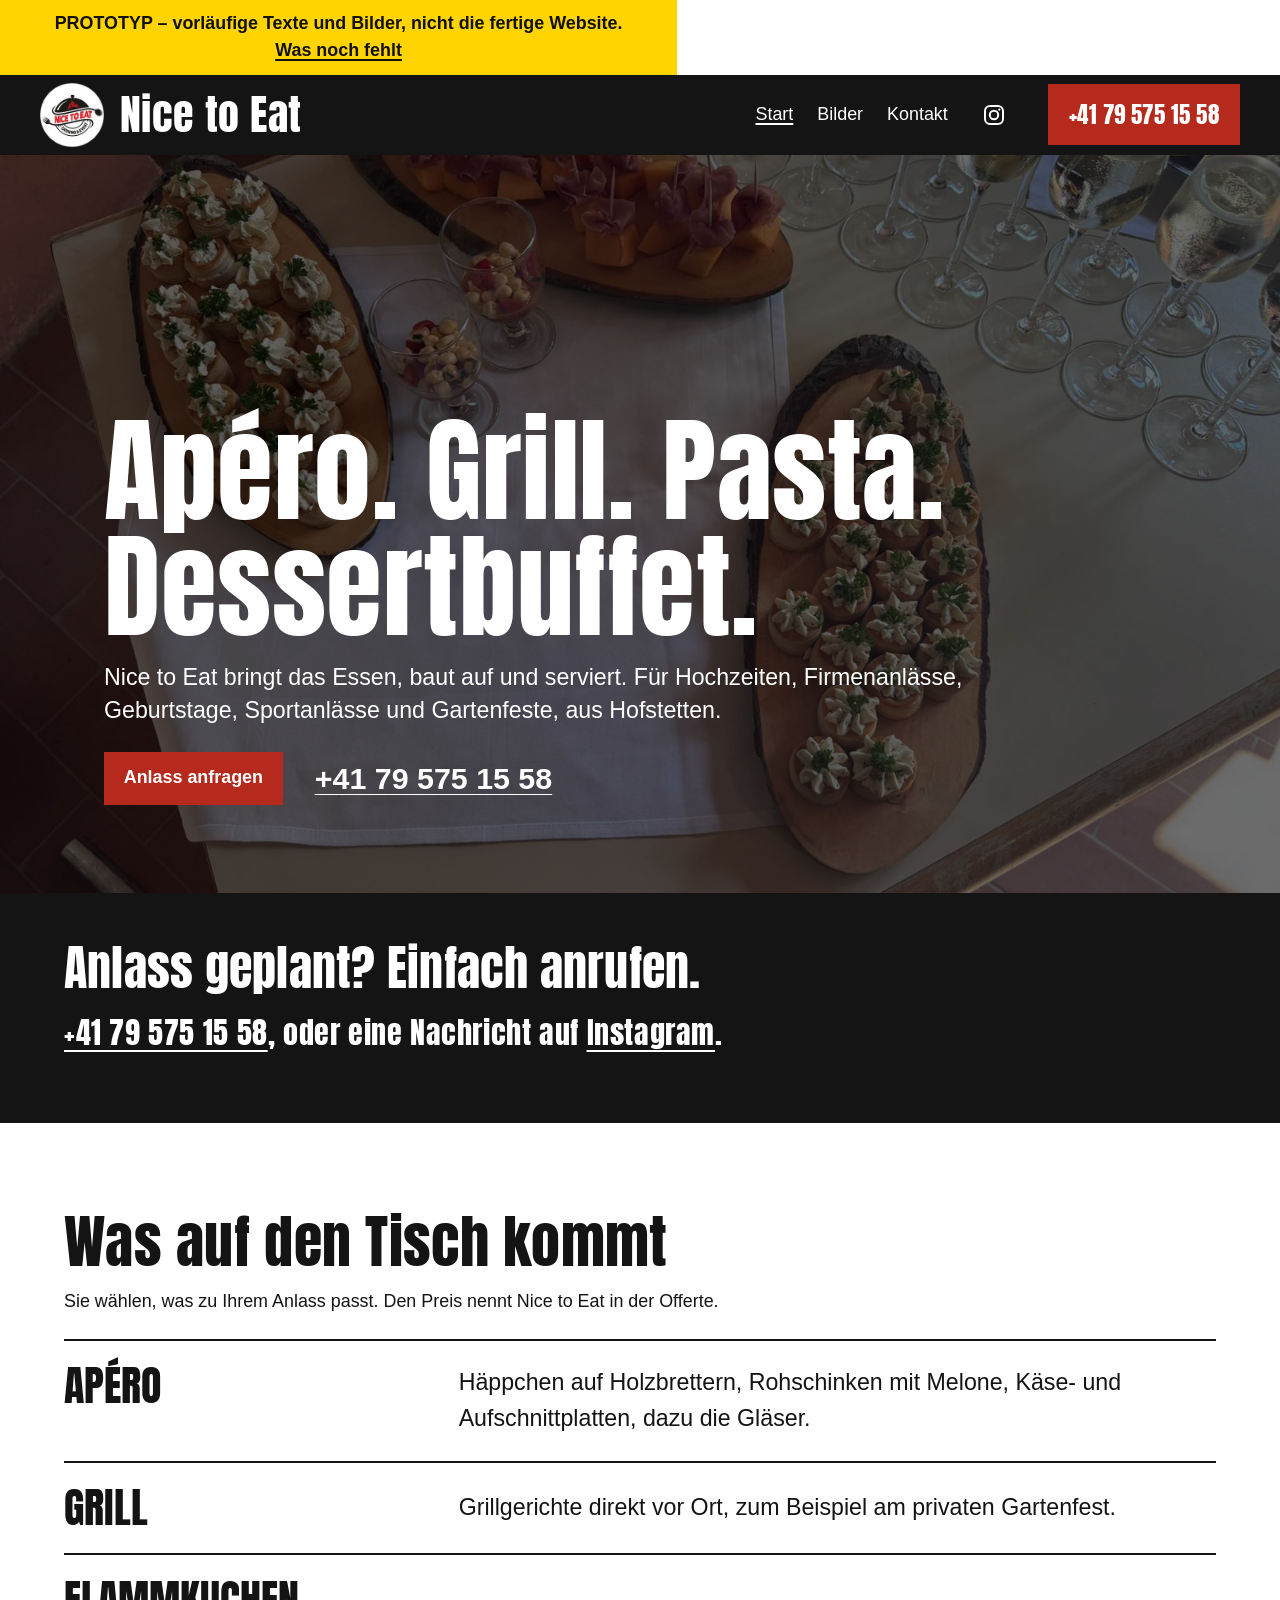
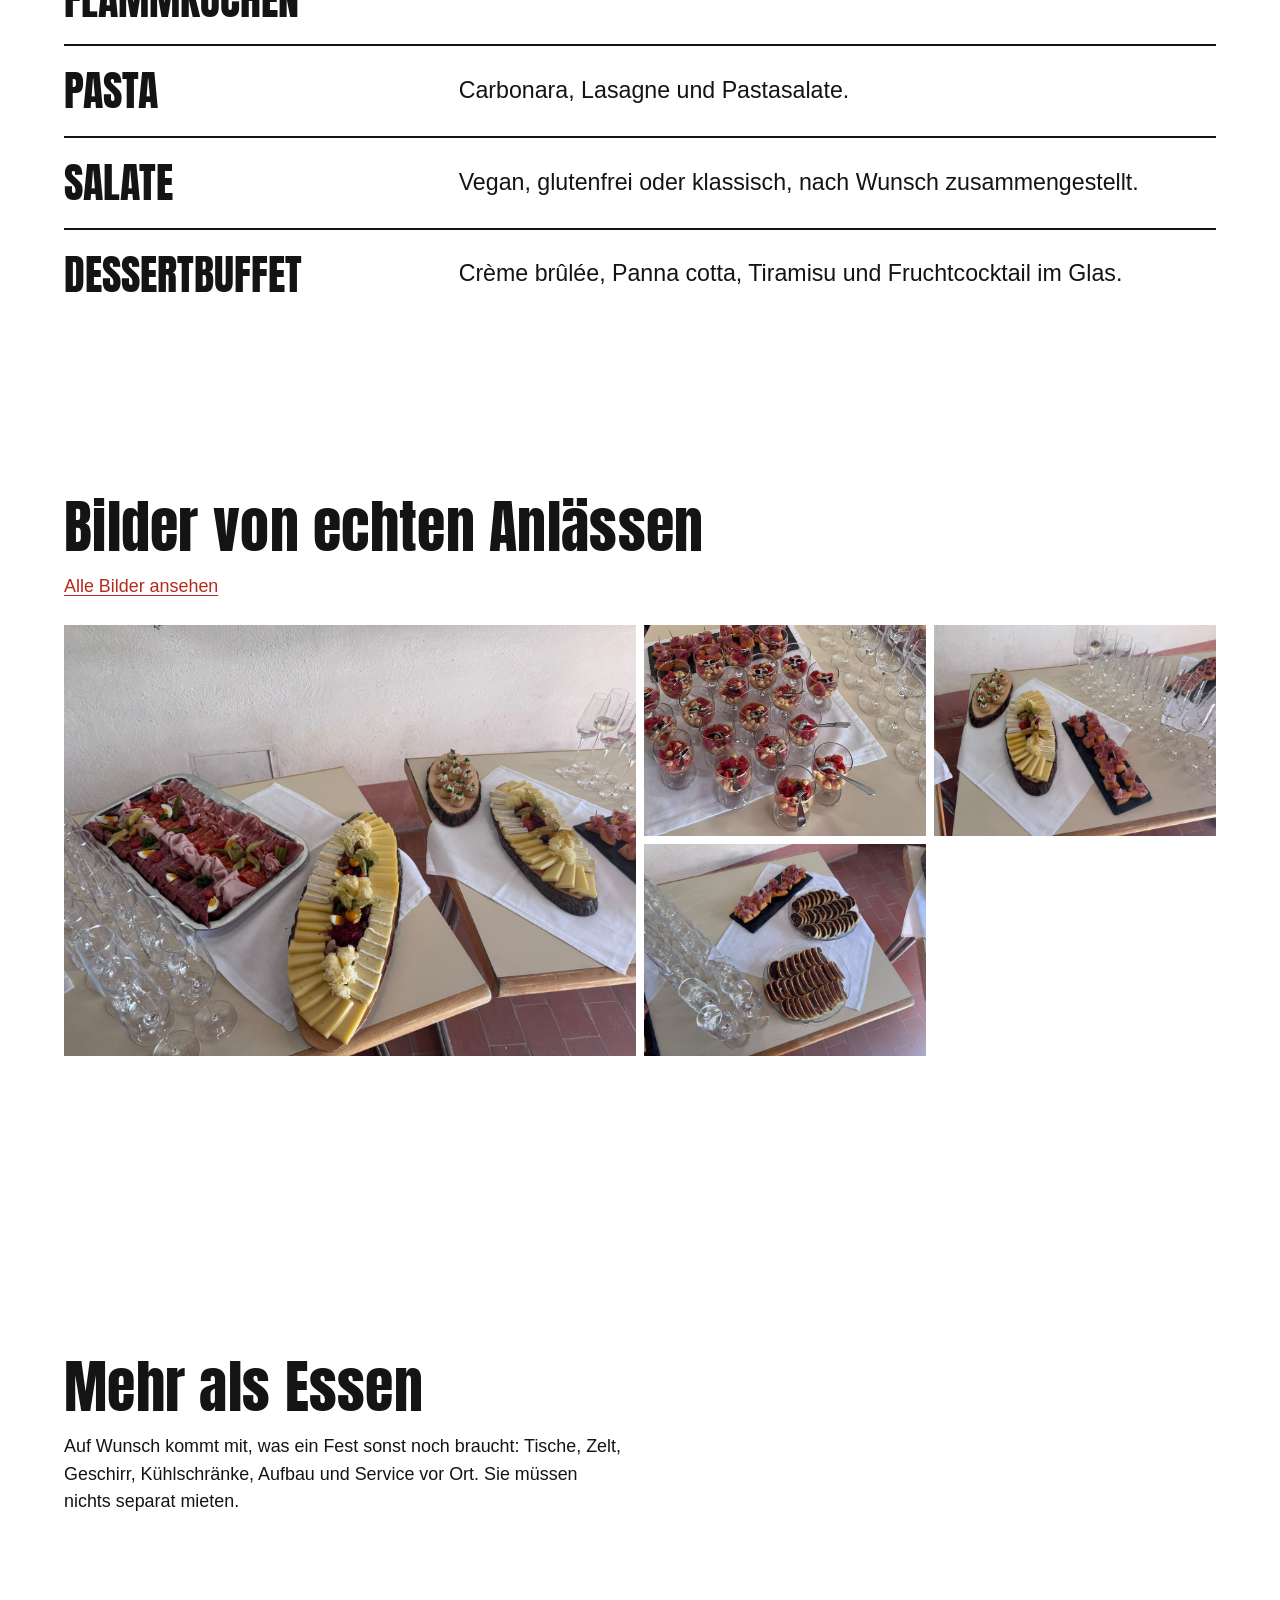
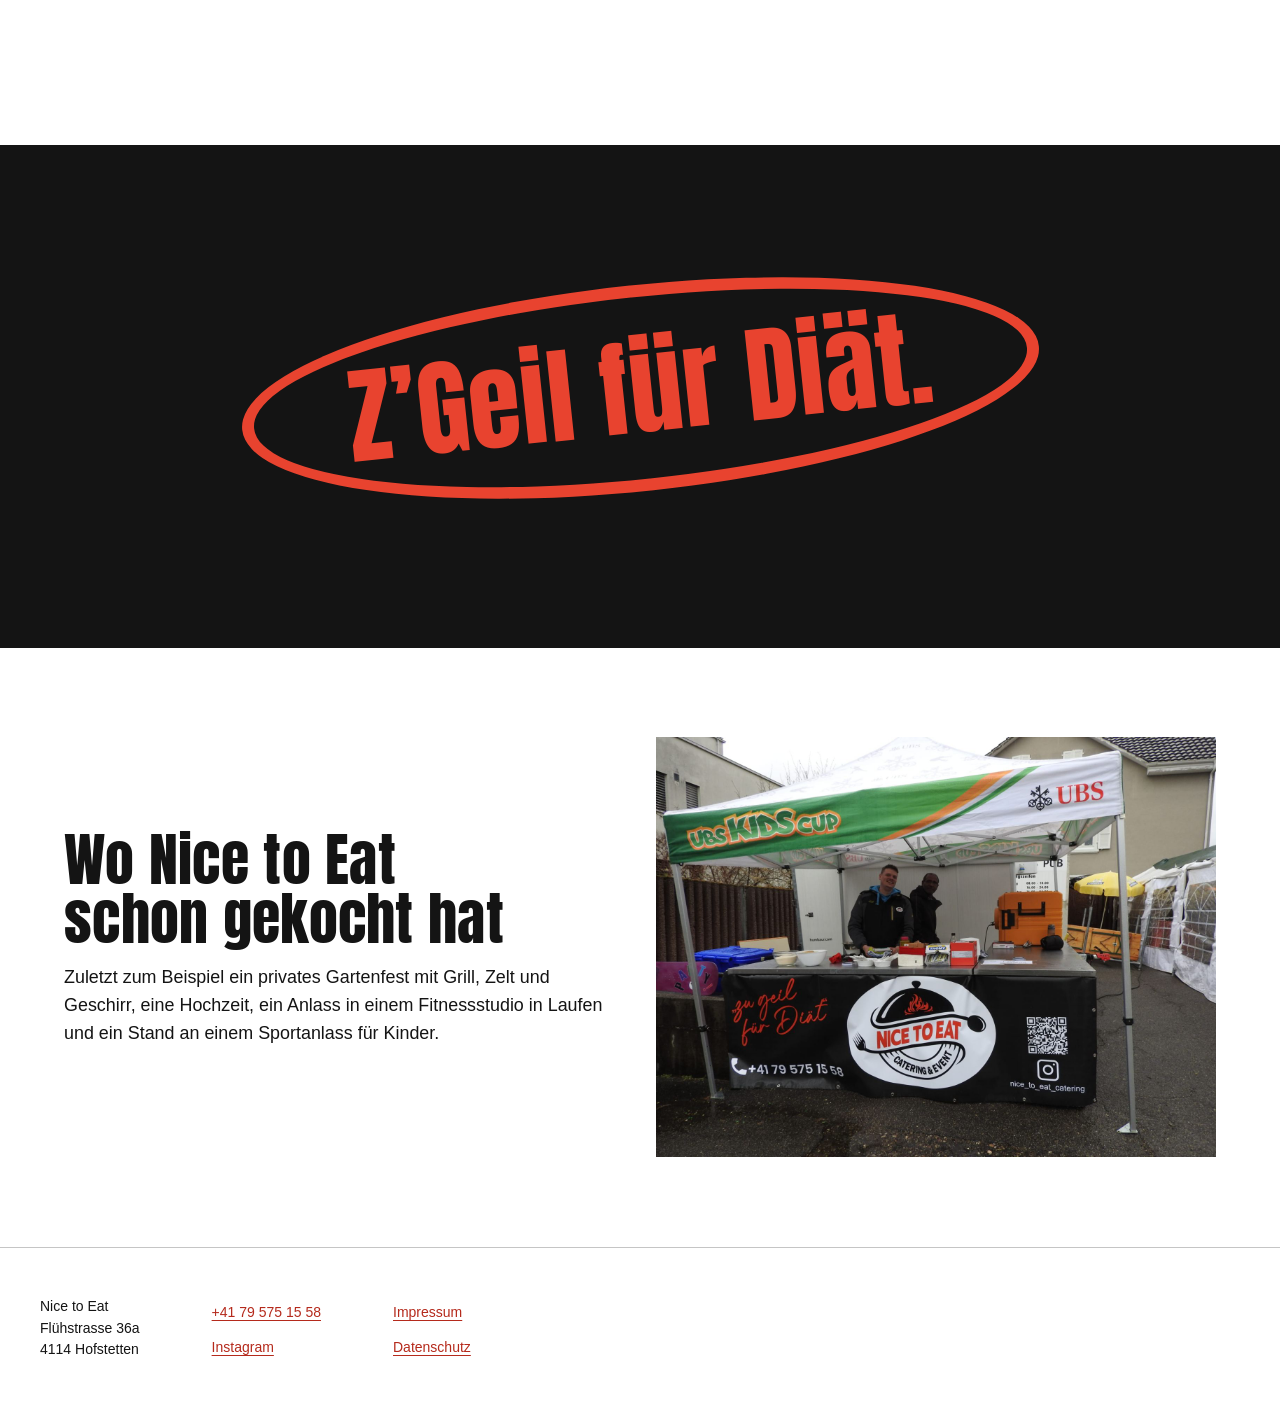
==== index.html @ a316d504 "2026-09-26: Website-Prototyp Nice to Eat: 7 Seiten, 13 Bilder, Schrift, noindex Grund: nicht festgeh" ====
<!doctype html>
<html lang="de-CH">
<head>
<meta charset="utf-8">
<meta name="viewport" content="width=device-width, initial-scale=1">
<title>Nice to Eat – Catering aus Hofstetten</title>
<meta name="description" content="Apéro, Grill, Pasta, Salate und Dessertbuffet für Hochzeiten, Firmenanlässe und Feste. Mit Tischen, Zelt, Geschirr und Service. Aus Hofstetten.">
<meta name="robots" content="noindex, nofollow">
<link rel="canonical" href="https://www.instagram.com/nice_to_eat_catering/">
<meta property="og:type" content="website">
<meta property="og:locale" content="de_CH">
<meta property="og:title" content="Nice to Eat – Catering aus Hofstetten">
<meta property="og:description" content="Apéro, Grill, Pasta, Salate und Dessertbuffet für Hochzeiten, Firmenanlässe und Feste. Mit Tischen, Zelt, Geschirr und Service. Aus Hofstetten.">
<meta property="og:url" content="https://www.instagram.com/nice_to_eat_catering/">
<link rel="preload" href="schriften/anton-latin.woff2" as="font" type="font/woff2" crossorigin><link rel="stylesheet" href="stil.css">
<script type="application/ld+json">
{
 "@context": "https://schema.org",
 "@type": "LocalBusiness",
 "name": "Nice to Eat",
 "url": "https://nice-to-eat-catering.invalid/",
 "telephone": "+41 79 575 15 58",
 "address": {
  "@type": "PostalAddress",
  "addressCountry": "CH",
  "streetAddress": "Flühstrasse 36a",
  "postalCode": "4114",
  "addressLocality": "Hofstetten",
  "addressRegion": "SO"
 }
}
</script>
</head>
<body>
<p class="prototyp">PROTOTYP – vorläufige Texte und Bilder, nicht die fertige Website. <a href="was-fehlt.html">Was noch fehlt</a></p>
<a class="skip" href="#inhalt">Zum Inhalt</a>
<header class="kopf">
<a class="marke" href="index.html"><img src="bilder/logo.png" alt="" width="300" height="300" loading="eager" decoding="async"><span>Nice to Eat</span></a>
<nav aria-label="Hauptnavigation"><ul><li><a href="index.html" aria-current="page">Start</a></li><li><a href="bilder.html">Bilder</a></li><li><a href="kontakt.html">Kontakt</a></li><li><a class="social" href="https://www.instagram.com/nice_to_eat_catering/" rel="noopener" target="_blank" aria-label="Instagram (öffnet neues Fenster)"><svg viewBox="0 0 24 24" width="24" height="24" aria-hidden="true" focusable="false" fill="none" stroke="currentColor" stroke-width="2"><rect x="3" y="3" width="18" height="18" rx="5"/><circle cx="12" cy="12" r="4.2"/><circle cx="17.3" cy="6.7" r="1.1" fill="currentColor" stroke="none"/></svg></a></li></ul></nav>
<a class="tel" href="tel:+41795751558">+41 79 575 15 58</a>
</header>
<main id="inhalt">
<section class="s s--hero s--vollbild" aria-labelledby="ap-ro-grill-pasta-dessertbuffet">
<div class="hero hero--vollbild"><figure class="hero__bild"><img src="bilder/essen-apero.jpg" alt="Apéro auf Holzbrettern: Häppchen, Rohschinken mit Melone, Sektgläser" width="1600" height="1200" fetchpriority="high" decoding="async"></figure><div class="hero__text"><h1 id="ap-ro-grill-pasta-dessertbuffet">Apéro. Grill. Pasta. Dessertbuffet.</h1>
<p>Nice to Eat bringt das Essen, baut auf und serviert. Für Hochzeiten, Firmenanlässe, Geburtstage, Sportanlässe und Gartenfeste, aus Hofstetten.</p>
<p class="aktionen"><a class="knopf" href="kontakt.html">Anlass anfragen</a><a class="tel-gross" href="tel:+41795751558">+41 79 575 15 58</a></p></div></div>
</section>
<section class="s s--text s--eng s--band" aria-labelledby="anlass-geplant-einfach-anrufen">
<h2 id="anlass-geplant-einfach-anrufen">Anlass geplant? Einfach anrufen.</h2>
<p><a href="tel:+41795751558">+41 79 575 15 58</a>, oder eine Nachricht auf <a href="https://www.instagram.com/nice_to_eat_catering/">Instagram</a>.</p>
</section>
<section class="s s--leistungen" aria-labelledby="was-auf-den-tisch-kommt">
<h2 id="was-auf-den-tisch-kommt">Was auf den Tisch kommt</h2>
<p>Sie wählen, was zu Ihrem Anlass passt. Den Preis nennt Nice to Eat in der Offerte.</p><dl class="leistungen"><div class="leistung"><dt>Apéro</dt><dd>Häppchen auf Holzbrettern, Rohschinken mit Melone, Käse- und Aufschnittplatten, dazu die Gläser.</dd><dd class="preis"></dd></div><div class="leistung"><dt>Grill</dt><dd>Grillgerichte direkt vor Ort, zum Beispiel am privaten Gartenfest.</dd><dd class="preis"></dd></div><div class="leistung"><dt>Flammkuchen</dt><dd></dd><dd class="preis"></dd></div><div class="leistung"><dt>Pasta</dt><dd>Carbonara, Lasagne und Pastasalate.</dd><dd class="preis"></dd></div><div class="leistung"><dt>Salate</dt><dd>Vegan, glutenfrei oder klassisch, nach Wunsch zusammengestellt.</dd><dd class="preis"></dd></div><div class="leistung"><dt>Dessertbuffet</dt><dd>Crème brûlée, Panna cotta, Tiramisu und Fruchtcocktail im Glas.</dd><dd class="preis"></dd></div></dl>
</section>
<section class="s s--galerie" aria-labelledby="bilder-von-echten-anlaessen">
<h2 id="bilder-von-echten-anlaessen">Bilder von echten Anlässen</h2>
<p><a href="bilder.html">Alle Bilder ansehen</a></p><div class="galerie"><figure><a class="galerie__gross" href="bilder/essen-platten.jpg" aria-label="Bild gross anzeigen: Aufschnittplatte und Käseplatte auf Holzbrett, daneben Gläser"><img src="bilder/essen-platten.jpg" alt="Aufschnittplatte und Käseplatte auf Holzbrett, daneben Gläser" width="1600" height="1200" loading="lazy" decoding="async"></a></figure><figure><a class="galerie__gross" href="bilder/dessert-glaeser.jpg" aria-label="Bild gross anzeigen: Fruchtcocktail in Dessertgläsern auf weissem Tischtuch"><img src="bilder/dessert-glaeser.jpg" alt="Fruchtcocktail in Dessertgläsern auf weissem Tischtuch" width="1086" height="953" loading="lazy" decoding="async"></a></figure><figure><a class="galerie__gross" href="bilder/essen-kaese-melone.jpg" aria-label="Bild gross anzeigen: Käseplatte und Rohschinken mit Melone auf Schieferplatte"><img src="bilder/essen-kaese-melone.jpg" alt="Käseplatte und Rohschinken mit Melone auf Schieferplatte" width="1600" height="1363" loading="lazy" decoding="async"></a></figure><figure><a class="galerie__gross" href="bilder/essen-gebaeck.jpg" aria-label="Bild gross anzeigen: Gebäckschnecken auf Glastellern und Rohschinken mit Melone"><img src="bilder/essen-gebaeck.jpg" alt="Gebäckschnecken auf Glastellern und Rohschinken mit Melone" width="1600" height="1200" loading="lazy" decoding="async"></a></figure><figure><a class="galerie__gross" href="bilder/tisch-gelb.jpg" aria-label="Bild gross anzeigen: Lange gedeckte Tafel mit gelben Servietten vor einer Fensterfront"><img src="bilder/tisch-gelb.jpg" alt="Lange gedeckte Tafel mit gelben Servietten vor einer Fensterfront" width="1200" height="1600" loading="lazy" decoding="async"></a></figure></div>
</section>
<section class="s s--text" aria-labelledby="mehr-als-essen">
<div class="mit-bild"><div><h2 id="mehr-als-essen">Mehr als Essen</h2>
<p>Auf Wunsch kommt mit, was ein Fest sonst noch braucht: Tische, Zelt, Geschirr, Kühlschränke, Aufbau und Service vor Ort. Sie müssen nichts separat mieten.</p></div><figure><img src="bilder/tisch-saal.jpg" alt="Gedeckter Saal mit weissen Tischtüchern, blauen Stühlen und Buntglasfenstern" width="1600" height="1200" loading="lazy" decoding="async"></figure></div>
</section>
<section class="s s--text s--weit s--laut" aria-labelledby="z-geil-fuer-diaet">
<h2 id="z-geil-fuer-diaet">Z’Geil für Diät.</h2>
</section>
<section class="s s--text" aria-labelledby="wo-nice-to-eat-schon-gekocht-hat">
<div class="mit-bild"><div><h2 id="wo-nice-to-eat-schon-gekocht-hat">Wo Nice to Eat schon gekocht hat</h2>
<p>Zuletzt zum Beispiel ein privates Gartenfest mit Grill, Zelt und Geschirr, eine Hochzeit, ein Anlass in einem Fitnessstudio in Laufen und ein Stand an einem Sportanlass für Kinder.</p></div><figure><img src="bilder/stand-team-2.jpg" alt="Der Stand von Nice to Eat mit Zelt, Theke und Bannern" width="1600" height="1200" loading="lazy" decoding="async"></figure></div>
</section>
</main>
<footer class="fuss">
<address>Nice to Eat<br>Flühstrasse 36a<br>4114 Hofstetten</address>
<ul><li><a href="tel:+41795751558">+41 79 575 15 58</a></li><li><a href="https://www.instagram.com/nice_to_eat_catering/" rel="noopener" target="_blank">Instagram</a></li></ul>
<ul><li><a href="impressum.html">Impressum</a></li><li><a href="datenschutz.html">Datenschutz</a></li></ul>
</footer>
</body>
</html>
---- stil.css ----
@layer basis, eigenheit;
@font-face { font-family: "Anton"; src: url("schriften/anton-latin.woff2") format("woff2"); font-weight: 400; font-style: normal; font-display: swap; }
:root {
  --grund: #ffffff;
  --text: #141414;
  --akzent: #b52a1c;
  --akzent-text: #ffffff;
  --akzent-dunkel: color-mix(in oklab, #b52a1c 82%, #000);
  --linie: color-mix(in oklab, #141414 22%, #ffffff);
  --link: #b52a1c;
  --fokus: #0b57d0;
  --schrift-titel: "Anton", Impact, "Arial Narrow", sans-serif;
  --schrift-text: "Helvetica Neue", Arial, sans-serif;
  --titel-gewicht: 400;
  --radius: 0;
  --gr--1: 0.875rem;
  --gr-0: clamp(1rem, 0.96rem + 0.2vw, 1.125rem);
  --gr-1: clamp(1.2rem, 1.1rem + 0.45vw, 1.45rem);
  --gr-2: clamp(1.44rem, 1.25rem + 0.9vw, 1.9rem);
  --gr-3: clamp(1.7rem, 1.4rem + 1.5vw, 2.6rem);
  --gr-5: clamp(2.2rem, 1.5rem + 3.4vw, 4.4rem);
  --rand: clamp(1rem, 4vw, 2.5rem);
  --breite: 72rem;
  --a-1: 0.25rem;
  --a-2: 0.5rem;
  --a-3: 1rem;
  --a-4: 1.5rem;
  --a-5: 2rem;
  --a-6: 3rem;
  --a-7: 4.5rem;
  --abstand-eng: clamp(2rem, 4vw, 3.5rem);
  --abstand-normal: clamp(3.5rem, 7vw, 6rem);
  --abstand-weit: clamp(5rem, 11vw, 10rem);
}
/* Grundgeruest jeder erzeugten Seite. Bewusst ruhig: linksbuendig, keine Karten,
   keine Schatten, keine Verlaeufe, keine Animation. Die Eigenheit eines Projekts
   kommt aus tokens (entscheide.json) und eigenheit.css, nicht von hier. */

@layer basis {
  *, *::before, *::after { box-sizing: border-box; }
  html { -webkit-text-size-adjust: 100%; }
  body {
    margin: 0;
    background: var(--grund);
    color: var(--text);
    font-family: var(--schrift-text);
    font-size: var(--gr-0);
    line-height: 1.55;
    font-variant-numeric: lining-nums;  /* Telefonnummern und Preise ohne springende Ziffern */
  }
  img { display: block; max-width: 100%; height: auto; }

  h1, h2, h3 {
    font-family: var(--schrift-titel);
    font-weight: var(--titel-gewicht);
    line-height: 1.12;
    letter-spacing: -0.012em;
    text-wrap: balance;
    margin: 0 0 var(--a-3);
  }
  h1 { font-size: var(--gr-5); line-height: 1.04; letter-spacing: -0.022em; max-width: 22ch; }
  h2 { font-size: var(--gr-3); max-width: 28ch; }
  h3 { font-size: var(--gr-1); }
  p, li, dd { max-width: 68ch; text-wrap: pretty; }
  p { margin: 0 0 var(--a-3); }
  ul { padding-left: 1.2em; }

  a { color: var(--link); text-underline-offset: 0.18em; text-decoration-thickness: 1px; }
  a:hover { text-decoration-thickness: 2px; }
  :focus-visible { outline: 3px solid var(--fokus); outline-offset: 2px; }

  .skip { position: absolute; left: var(--rand); top: -10rem; background: var(--text); color: var(--grund); padding: var(--a-2) var(--a-3); }
  .skip:focus { top: var(--a-2); }

  /* Kopf: Marke, echte Seiten, Telefon. Kein Hamburger, kein fixierter Glas-Header. */
  .kopf {
    display: flex; flex-wrap: wrap; align-items: center;
    gap: var(--a-2) var(--a-5);
    padding: var(--a-3) var(--rand);
    border-bottom: 1px solid var(--linie);
  }
  .marke { margin-right: auto; font-family: var(--schrift-titel); font-weight: var(--titel-gewicht); font-size: var(--gr-1); color: var(--text); text-decoration: none; }
  .marke { display: inline-flex; align-items: center; gap: var(--a-3); }
  .marke img { height: 2.75rem; width: auto; }
  .kopf ul { list-style: none; margin: 0; padding: 0; display: flex; flex-wrap: wrap; gap: var(--a-1) var(--a-4); }
  .kopf nav a { display: inline-block; padding: var(--a-2) 0; color: var(--text); text-decoration: none; }
  .kopf nav a:hover, .kopf nav a[aria-current="page"] { text-decoration: underline; text-decoration-thickness: 2px; }
  .kopf .social { display: inline-grid; place-items: center; min-width: 44px; min-height: 44px; padding: 0; }
  .kopf .social svg { width: 24px; height: 24px; }
  .kopf ul { align-items: center; }
  .kopf .tel { display: inline-block; padding: var(--a-2) 0; font-weight: 700; white-space: nowrap; color: var(--text); }

  main { padding-inline: var(--rand); }
  .s { max-width: var(--breite); margin-inline: auto; padding-block: var(--abstand-normal); }
  .s--eng { padding-block: var(--abstand-eng); }
  .s--weit { padding-block: var(--abstand-weit); }
  .s--laut h2 { font-size: var(--gr-5); }

  .hero { display: grid; gap: var(--a-5); align-items: end; }
  @media (min-width: 56rem) { .hero--bild { grid-template-columns: minmax(0, 7fr) minmax(0, 5fr); } }
  .hero__text > p:first-of-type { font-size: var(--gr-1); line-height: 1.45; }

  /* Vollbild-Hero: Foto über die ganze Breite, Text darüber auf dunkler Fläche */
  .s--vollbild { max-width: none; margin-inline: calc(var(--rand) * -1); padding: 0; }
  .hero--vollbild { position: relative; display: grid; align-items: end; min-height: clamp(30rem, 82vh, 52rem); color: #fff; }
  .hero__bild { position: absolute; inset: 0; margin: 0; }
  .hero__bild img { width: 100%; height: 100%; object-fit: cover; }
  .hero__bild::after { content: ""; position: absolute; inset: 0; background: rgb(0 0 0 / 0.58); }
  .hero--vollbild .hero__text { position: relative; max-width: var(--breite); width: 100%; margin-inline: auto; padding: var(--a-7) var(--rand); }
  .hero--vollbild h1 { color: #fff; font-size: clamp(3rem, 1.5rem + 7vw, 8rem); max-width: 16ch; }
  .hero--vollbild p { color: #fff; }
  .hero--vollbild .tel-gross { color: #fff; }

  /* Dunkles Band über die ganze Breite: Ränder statt Schatten-Trick (keine Haarlinien) */
  .s--band {
    max-width: none; margin-inline: calc(var(--rand) * -1);
    padding-inline: max(var(--rand), calc((100% - var(--breite)) / 2 + var(--rand)));
    background: var(--text); color: var(--grund);
  }
  .s--band h2, .s--band a { color: var(--grund); }
  .leistung dd:empty { display: none; }

  /* Galerie: echtes Mosaik, erstes Bild gross */
  .galerie { display: grid; grid-template-columns: repeat(2, minmax(0, 1fr)); grid-auto-flow: dense; gap: var(--a-2); margin-top: var(--a-4); }
  .galerie figure { margin: 0; }
  .galerie img { width: 100%; height: 100%; aspect-ratio: 4 / 3; object-fit: cover; }
  .galerie figure:first-child { grid-column: span 2; }
  .galerie__gross { display: block; height: 100%; }
  .galerie__gross img { transition: opacity var(--dauer, 120ms); }
  .galerie__gross:hover img { opacity: 0.85; }
  @media (min-width: 56rem) {
    .galerie { grid-template-columns: repeat(4, minmax(0, 1fr)); }
    .galerie figure:first-child { grid-column: span 2; grid-row: span 2; }
    .galerie figure:first-child img { aspect-ratio: auto; }
  }

  .aktionen { display: flex; flex-wrap: wrap; align-items: center; gap: var(--a-3) var(--a-5); margin-top: var(--a-4); }
  .knopf {
    display: inline-flex; align-items: center; min-height: 44px;
    padding: 0.7em 1.1em;
    background: var(--akzent); color: var(--akzent-text);
    border: 0; border-radius: var(--radius);
    font: inherit; font-weight: 700; text-decoration: none; cursor: pointer;
  }
  .knopf:hover { background: var(--akzent-dunkel); }
  .knopf:active { transform: translateY(1px); }

  .leistungen { margin: var(--a-4) 0 0; }
  .leistung { display: grid; gap: var(--a-1) var(--a-5); padding-block: var(--a-3); border-top: 1px solid var(--linie); }
  @media (min-width: 48rem) { .leistung { grid-template-columns: minmax(12rem, 1fr) minmax(0, 2fr) auto; } }
  .leistung dt { font-weight: 700; }
  .leistung dd { margin: 0; }
  .preis, .betrag { font-variant-numeric: tabular-nums lining-nums; white-space: nowrap; }

  table { border-collapse: collapse; width: 100%; max-width: 50rem; margin-top: var(--a-3); }
  th, td { text-align: left; vertical-align: top; padding: var(--a-2) var(--a-4) var(--a-2) 0; border-bottom: 1px solid var(--linie); }
  thead th { font-weight: 700; border-bottom-color: var(--text); }
  td.betrag, th.betrag { text-align: right; }
  @media (max-width: 40rem) {
    /* Handy: Leistung und Preis in einer Zeile, Einheit und Hinweis darunter */
    thead { position: absolute; left: -10000px; }
    tr { display: grid; grid-template-columns: 1fr auto; gap: 0 var(--a-3); padding-block: var(--a-3); border-bottom: 1px solid var(--linie); }
    th, td { padding: 0; border: 0; }
    td:nth-child(n+3) { grid-column: 1 / -1; }
  }

  .person { display: grid; gap: var(--a-5); align-items: start; }
  @media (min-width: 48rem) { .person--foto { grid-template-columns: minmax(0, 2fr) minmax(0, 3fr); } }
  figure { margin: 0; }
  .s--bild figure { max-width: 44rem; }
  .mit-bild { display: grid; gap: var(--a-5); align-items: center; }
  .mit-bild figure { max-width: 44rem; }
  @media (min-width: 56rem) { .mit-bild { grid-template-columns: minmax(0, 1fr) minmax(0, 1fr); } }
  figcaption { font-size: var(--gr--1); margin-top: var(--a-2); }
  blockquote p { margin: 0; }
  blockquote { margin: 0 0 var(--a-3); font-family: var(--schrift-titel); font-size: var(--gr-2); line-height: 1.3; max-width: 32ch; }

  details { max-width: 50rem; padding-block: var(--a-3); border-bottom: 1px solid var(--linie); }
  summary { cursor: pointer; font-weight: 700; padding-block: var(--a-1); }
  details > div { padding-top: var(--a-2); }

  .gemeinden { list-style: none; padding: 0; margin: var(--a-3) 0; display: flex; flex-wrap: wrap; gap: var(--a-1) var(--a-4); }

  address { font-style: normal; }
  .kontakt { display: grid; gap: var(--a-6); align-items: start; }
  @media (min-width: 56rem) { .kontakt--formular { grid-template-columns: minmax(0, 1fr) minmax(0, 1.3fr); } }
  .tel-gross { font-size: var(--gr-2); font-weight: 700; }
  .zeiten { list-style: none; padding: 0; }

  form { display: grid; gap: var(--a-4); max-width: 34rem; }
  label { display: block; font-weight: 700; margin-bottom: var(--a-1); }
  .pflicht { font-weight: 400; }
  input, textarea {
    width: 100%; min-height: 44px; padding: 0.6em 0.7em;
    font: inherit; color: var(--text); background: var(--grund);
    border: 1px solid var(--text); border-radius: var(--radius);
  }
  textarea { min-height: 8rem; resize: vertical; }
  .knopf:disabled { opacity: 0.55; cursor: not-allowed; }
  .vorschau-hinweis { border-left: 4px solid var(--akzent); padding-left: var(--a-3); }
  .falle { position: absolute; left: -10000px; width: 1px; height: 1px; overflow: hidden; }

  .fuss {
    display: flex; flex-wrap: wrap; gap: var(--a-4) var(--a-7);
    padding: var(--a-6) var(--rand);
    border-top: 1px solid var(--linie);
    font-size: var(--gr--1);
  }
  .fuss ul { list-style: none; margin: 0; padding: 0; }
  .fuss li { padding-block: var(--a-1); }
  .fuss a { display: inline-block; min-height: 24px; padding-block: 0.15rem; }

  @media (prefers-reduced-motion: reduce) {
    *, *::before, *::after { transition: none !important; animation: none !important; }
    .knopf:active { transform: none; }
  }
}
@layer eigenheit {
/* Eigenheit (entscheide.json): Schwarz, Weiss, ein Rot – wie Standbanner und Logo.
   «zu geil für Diät» steht als roter Stempel im Logo-Oval auf schwarzem Band. */

/* Kopf: Marke wie der Logo-Schriftzug, Telefon als roter Knopf (Burkhalter-Muster) */
.kopf { background: var(--text); border-bottom: 0; }
.kopf .marke, .kopf nav a { color: var(--grund); }
.marke { font-size: var(--gr-3); letter-spacing: 0.01em; line-height: 1; }
.marke img { height: 64px; width: 64px; }       /* Logo-Button; Quelle ist nur ~150 px gross, nicht grösser zeigen */
.kopf { padding-block: var(--a-2); }
.kopf .social:hover { color: #e8432f; }
.kopf .tel {
  background: var(--akzent); color: #fff; text-decoration: none;
  padding: 0.55em 0.9em; font-family: var(--schrift-titel); font-weight: 400;
  font-size: var(--gr-1); letter-spacing: 0.02em;
}
.kopf .tel:hover { background: var(--akzent-dunkel); }

/* Handy: zwei geplante Zeilen – oben Logo, Name, Telefon; darunter Navigation */
@media (max-width: 40rem) {
  .kopf { gap: var(--a-2) var(--a-3); padding-block: var(--a-2); }
  .marke { font-size: var(--gr-2); gap: var(--a-2); }
  .marke img { height: 44px; width: 44px; }
  .kopf .tel { order: 2; font-size: var(--gr-0); padding: 0.45em 0.6em; }
  .kopf nav { order: 3; flex-basis: 100%; border-top: 1px solid rgb(255 255 255 / 0.18); }
  .kopf ul { gap: 0 var(--a-4); }
}

/* Titel in Anton, eng gesetzt wie auf dem Banner */
h1, h2 { letter-spacing: 0.005em; line-height: 1.02; }
h2 { font-size: clamp(2rem, 1.2rem + 3.2vw, 3.6rem); }

/* Band unter dem Hero: Anfrage */
.s--band h2 { font-size: clamp(1.8rem, 1rem + 3vw, 3rem); }
.s--band p { font-size: var(--gr-2); font-family: var(--schrift-titel); letter-spacing: 0.02em; }

/* Angebot wie eine Menütafel: grosse Titel links, Gerichte rechts */
.leistung { border-top: 2px solid var(--text); padding-block: var(--a-4); }
.leistung dt { font-family: var(--schrift-titel); font-weight: 400; font-size: var(--gr-3); line-height: 1; text-transform: uppercase; }
.leistung dd { font-size: var(--gr-1); align-self: center; }

/* Slogan-Stempel: schwarzes Band über die ganze Breite, rotes Oval wie im Logo */
.s--laut {
  max-width: none; margin-inline: calc(var(--rand) * -1);
  padding-inline: max(var(--rand), calc((100% - var(--breite)) / 2 + var(--rand)));
  background: var(--text); color: var(--grund);
  text-align: center;
  overflow: hidden;                            /* gedrehter Stempel darf nie Querscrollen auslösen */
}
.s--laut h1, .s--laut p { margin-inline: auto; }
/* Links auf Schwarz: weiss und unterstrichen (Rot auf Schwarz hätte nur ~2.9:1) */
.s--laut a, .s--band a { color: #fff; text-decoration-thickness: 2px; }
.s--laut h2 {
  display: inline-block; max-width: none;
  color: #e8432f;                              /* Banner-Rot auf Schwarz aufgehellt, Kontrast > 4.5:1 */
  border: 0.12em solid #e8432f; border-radius: 50%;
  padding: 0.35em 0.9em;
  font-size: clamp(2.6rem, 1rem + 7vw, 7rem);
  transform: rotate(-6deg);
}
.s--laut p { color: var(--grund); margin-inline: auto; margin-top: var(--a-5); }

/* Kontakt-Kopf ebenfalls schwarz, als Gegenstück zum Stempel */
.s--laut .aktionen { justify-content: center; }

}

/* Prototyp-Hinweis (nur Vorschau-Version) */
.prototyp{margin:0;padding:.6rem var(--rand);background:#ffd400;color:#111;font-weight:700;text-align:center;font-family:var(--schrift-text)}
.prototyp a{color:#111;text-decoration-thickness:2px}
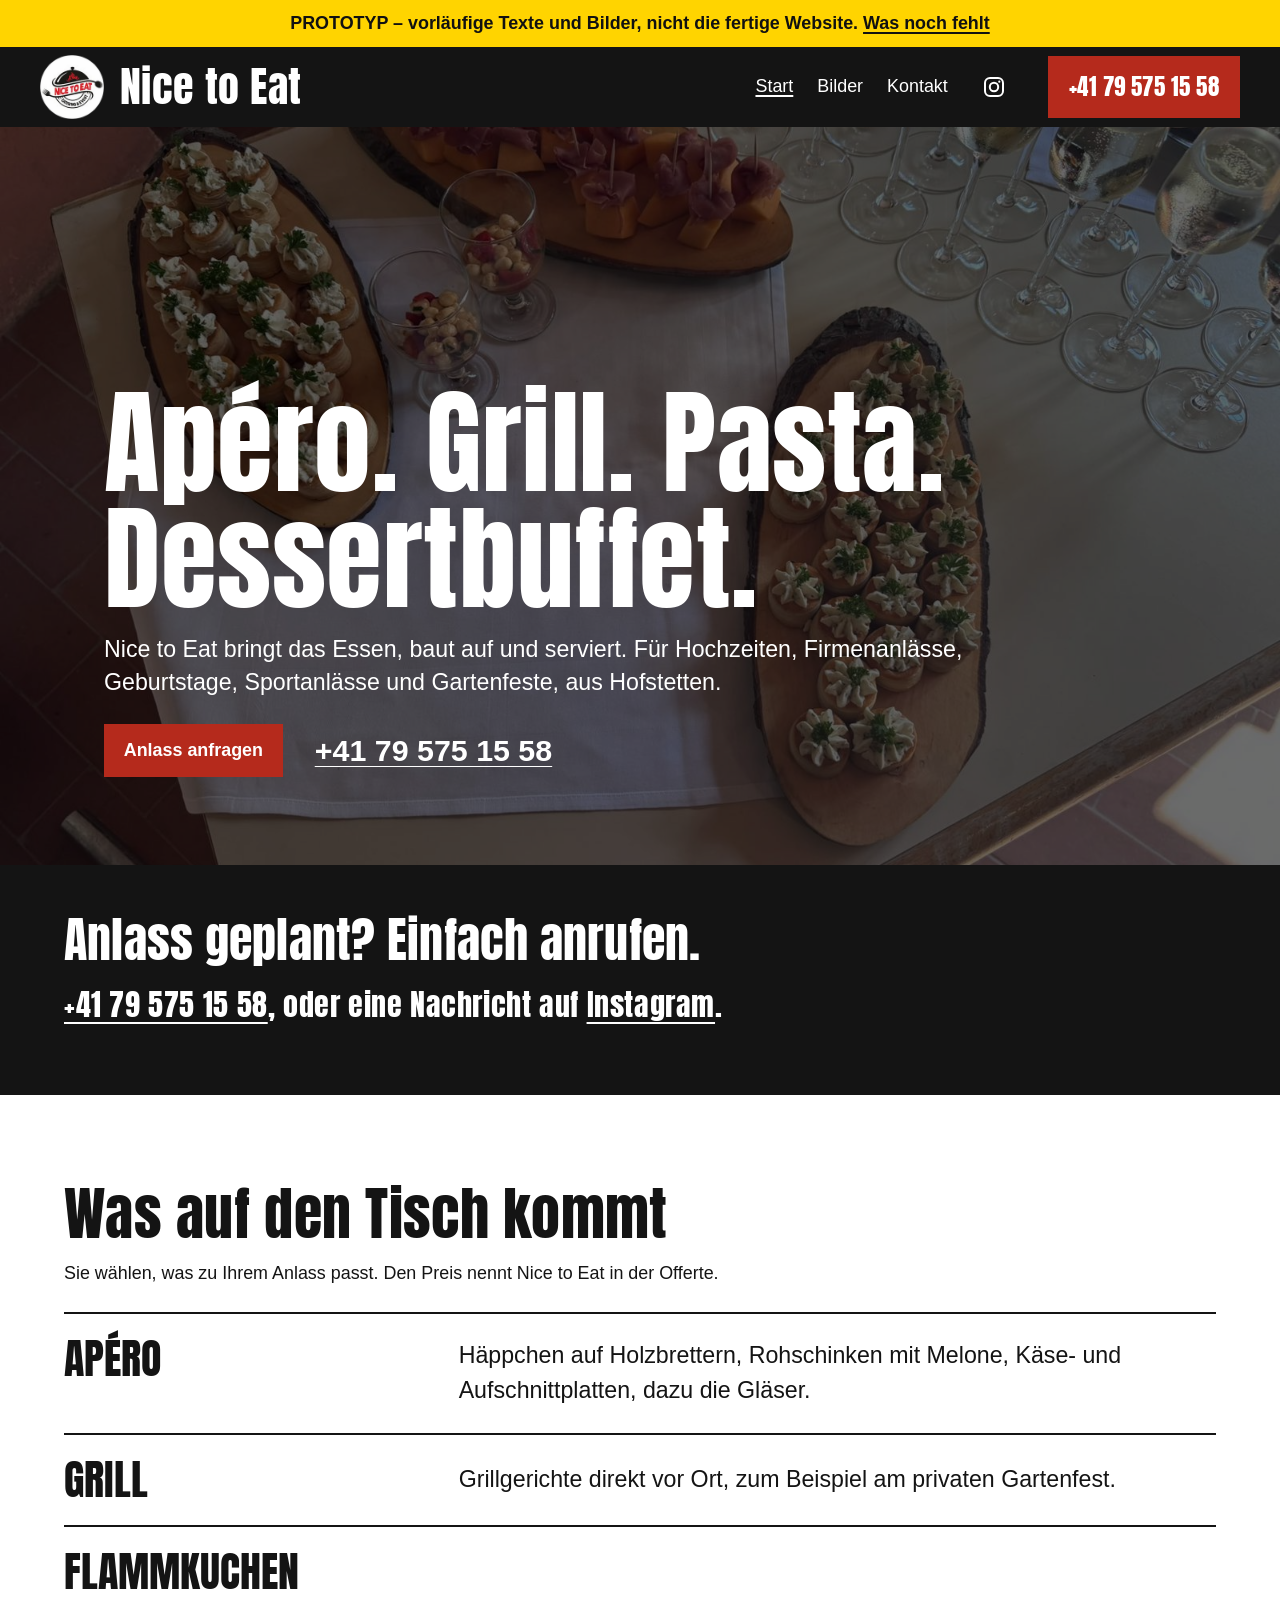
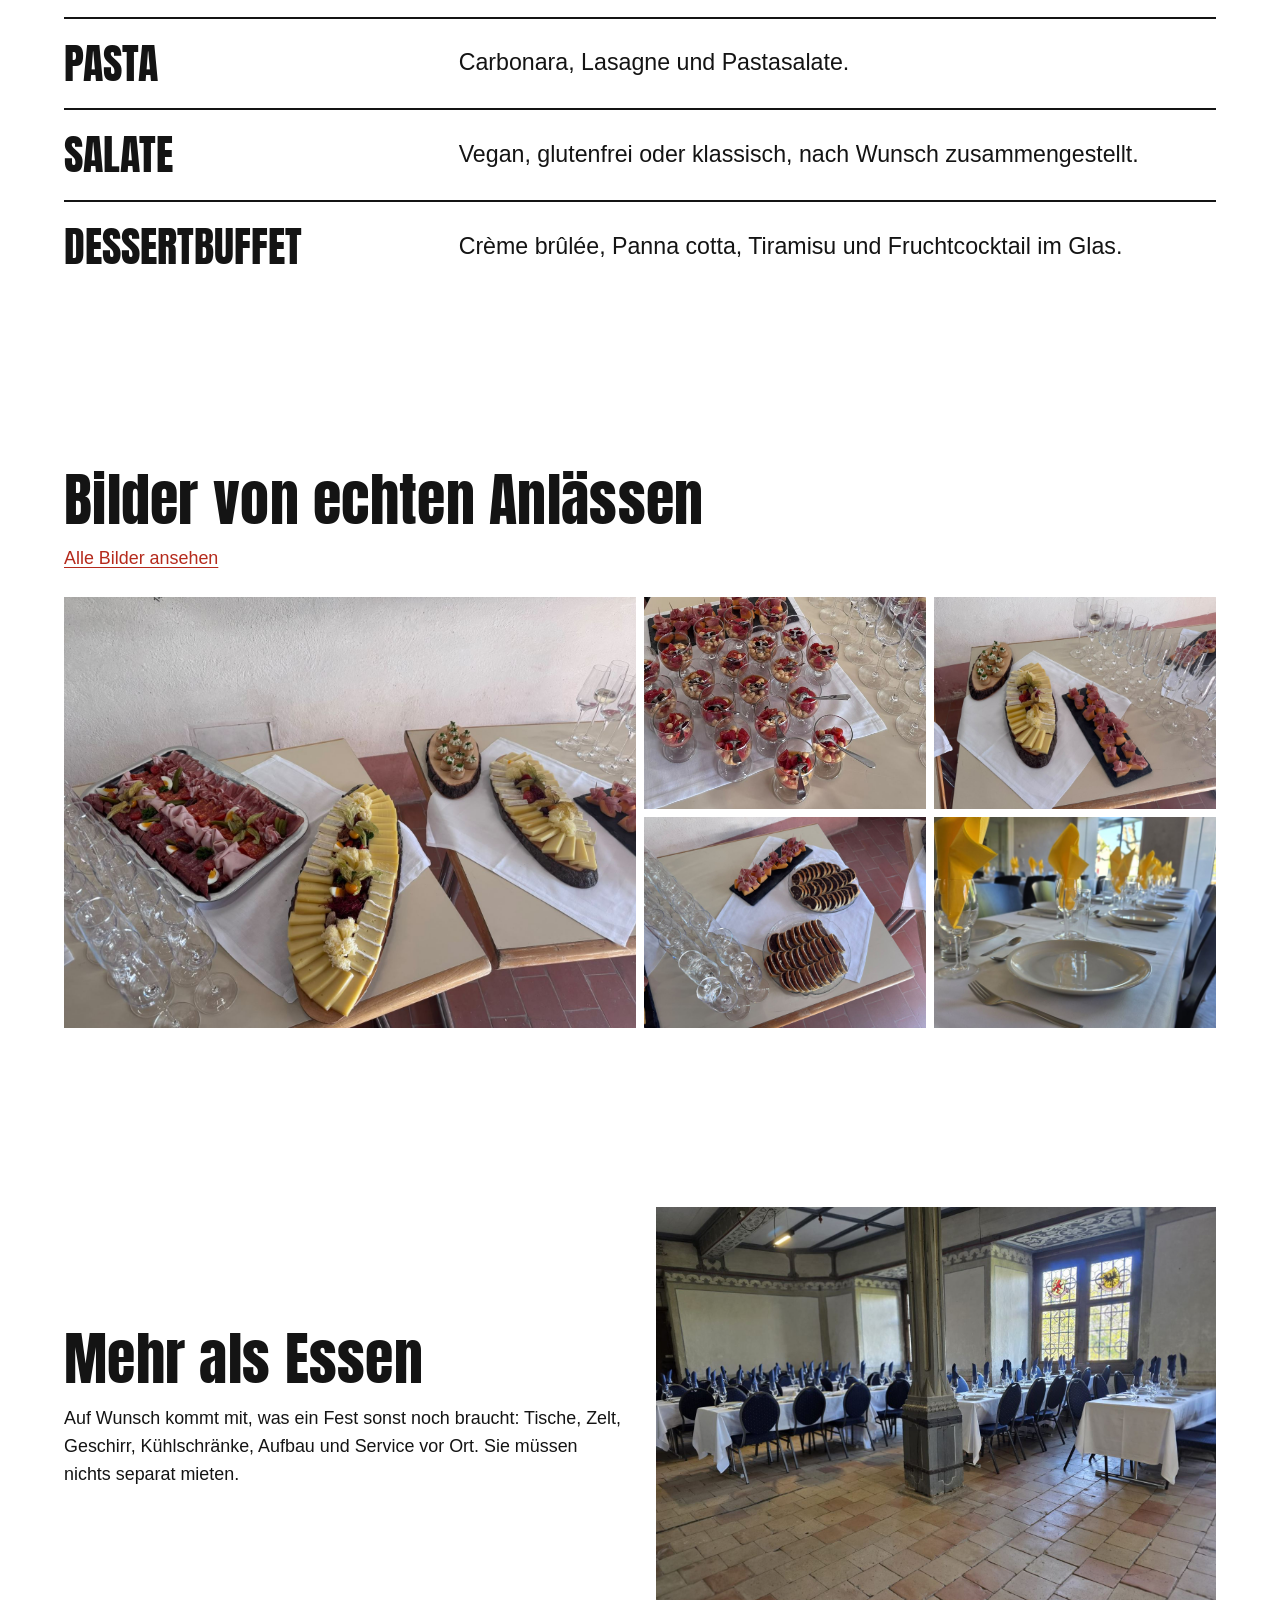
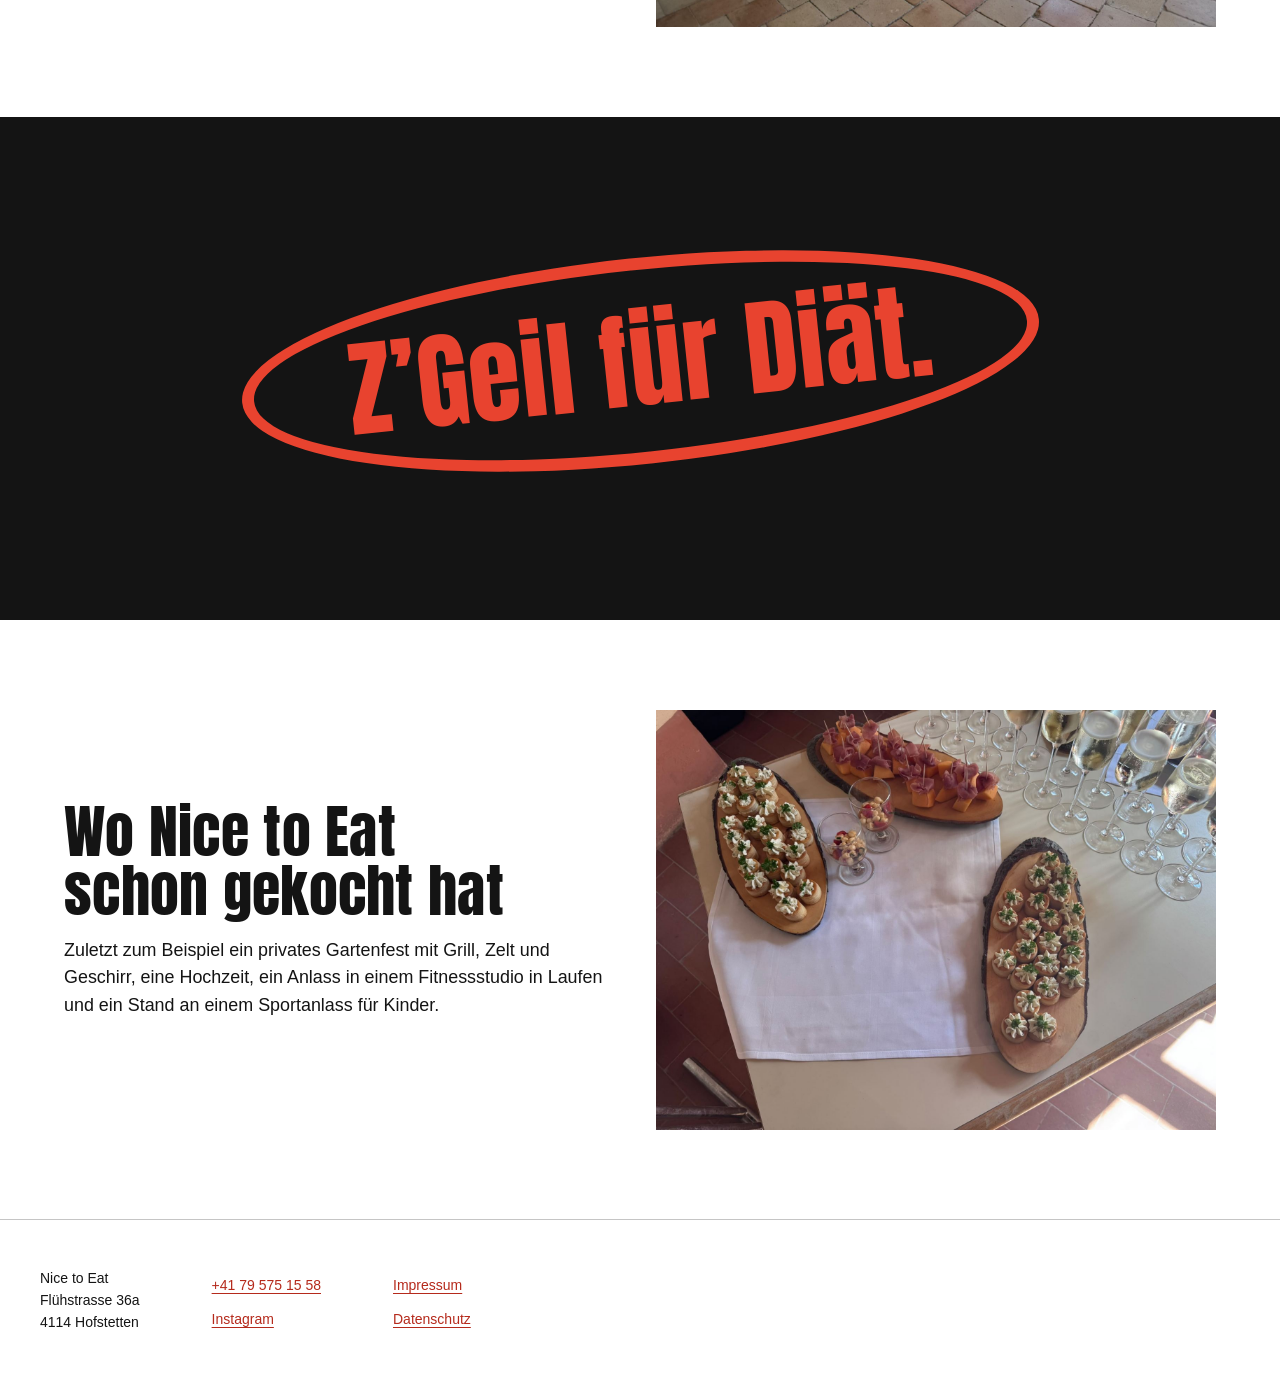
==== commit b3b5cd7e: "fix(bilder): Standfoto mit Personen entfernt, bis Einverstaendnis vorliegt (NE-01) Co-Authored-By: C" ====
--- a/index.html
+++ b/index.html
@@ -66,7 +66,7 @@
 </section>
 <section class="s s--text" aria-labelledby="wo-nice-to-eat-schon-gekocht-hat">
 <div class="mit-bild"><div><h2 id="wo-nice-to-eat-schon-gekocht-hat">Wo Nice to Eat schon gekocht hat</h2>
-<p>Zuletzt zum Beispiel ein privates Gartenfest mit Grill, Zelt und Geschirr, eine Hochzeit, ein Anlass in einem Fitnessstudio in Laufen und ein Stand an einem Sportanlass für Kinder.</p></div><figure><img src="bilder/stand-team-2.jpg" alt="Der Stand von Nice to Eat mit Zelt, Theke und Bannern" width="1600" height="1200" loading="lazy" decoding="async"></figure></div>
+<p>Zuletzt zum Beispiel ein privates Gartenfest mit Grill, Zelt und Geschirr, eine Hochzeit, ein Anlass in einem Fitnessstudio in Laufen und ein Stand an einem Sportanlass für Kinder.</p></div><figure><img src="bilder/essen-apero.jpg" alt="Apéro auf Holzbrettern: Häppchen, Rohschinken mit Melone, Sektgläser" width="1600" height="1200" loading="lazy" decoding="async"></figure></div>
 </section>
 </main>
 <footer class="fuss">
--- a/stil.css
+++ b/stil.css
@@ -119,6 +119,13 @@
   }
   .s--band h2, .s--band a { color: var(--grund); }
   .leistung dd:empty { display: none; }
+  /* Rechtstexte: ruhige Zwischentitel mit Luft davor */
+  body[data-rechtstext] main h2 { font-size: var(--gr-2); margin-top: var(--a-6); }
+  body[data-rechtstext] main h1 + p, body[data-rechtstext] main p { max-width: 68ch; }
+  .impressum { display: grid; grid-template-columns: max-content 1fr; gap: var(--a-2) var(--a-5); margin: var(--a-4) 0 var(--a-6); }
+  .impressum dt { font-weight: 700; }
+  .impressum dd { margin: 0; overflow-wrap: anywhere; }
+  @media (max-width: 30rem) { .impressum { grid-template-columns: 1fr; gap: 0; } .impressum dd { margin-bottom: var(--a-3); } }
 
   /* Galerie: echtes Mosaik, erstes Bild gross */
   .galerie { display: grid; grid-template-columns: repeat(2, minmax(0, 1fr)); grid-auto-flow: dense; gap: var(--a-2); margin-top: var(--a-4); }
@@ -280,8 +287,11 @@
 /* Kontakt-Kopf ebenfalls schwarz, als Gegenstück zum Stempel */
 .s--laut .aktionen { justify-content: center; }
 
+/* Rechtstexte: Zwischentitel nicht in Plakatgrösse */
+body[data-rechtstext] main h2 { font-size: var(--gr-2); margin-top: var(--a-6); }
+
 }
 
 /* Prototyp-Hinweis (nur Vorschau-Version) */
-.prototyp{margin:0;padding:.6rem var(--rand);background:#ffd400;color:#111;font-weight:700;text-align:center;font-family:var(--schrift-text)}
+.prototyp{max-width:none;margin:0;padding:.6rem var(--rand);background:#ffd400;color:#111;font-weight:700;text-align:center;font-family:var(--schrift-text)}
 .prototyp a{color:#111;text-decoration-thickness:2px}
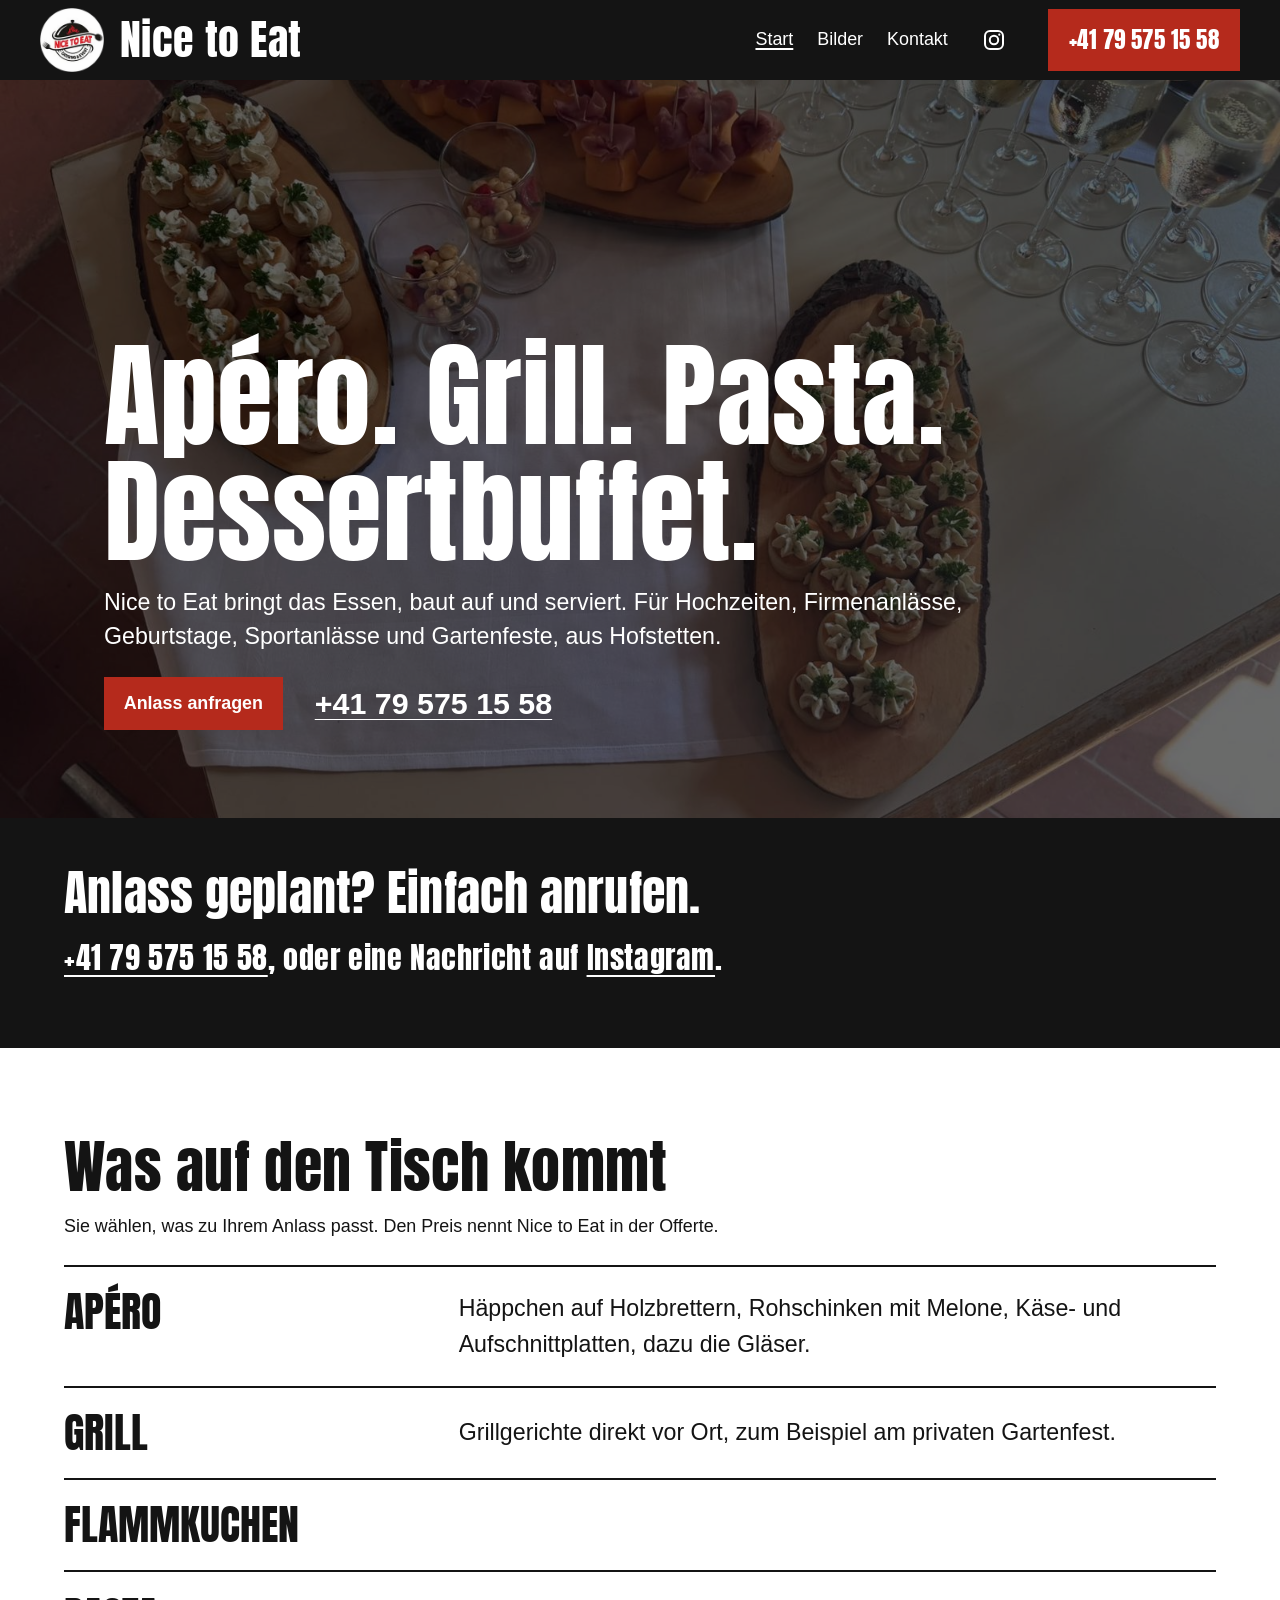
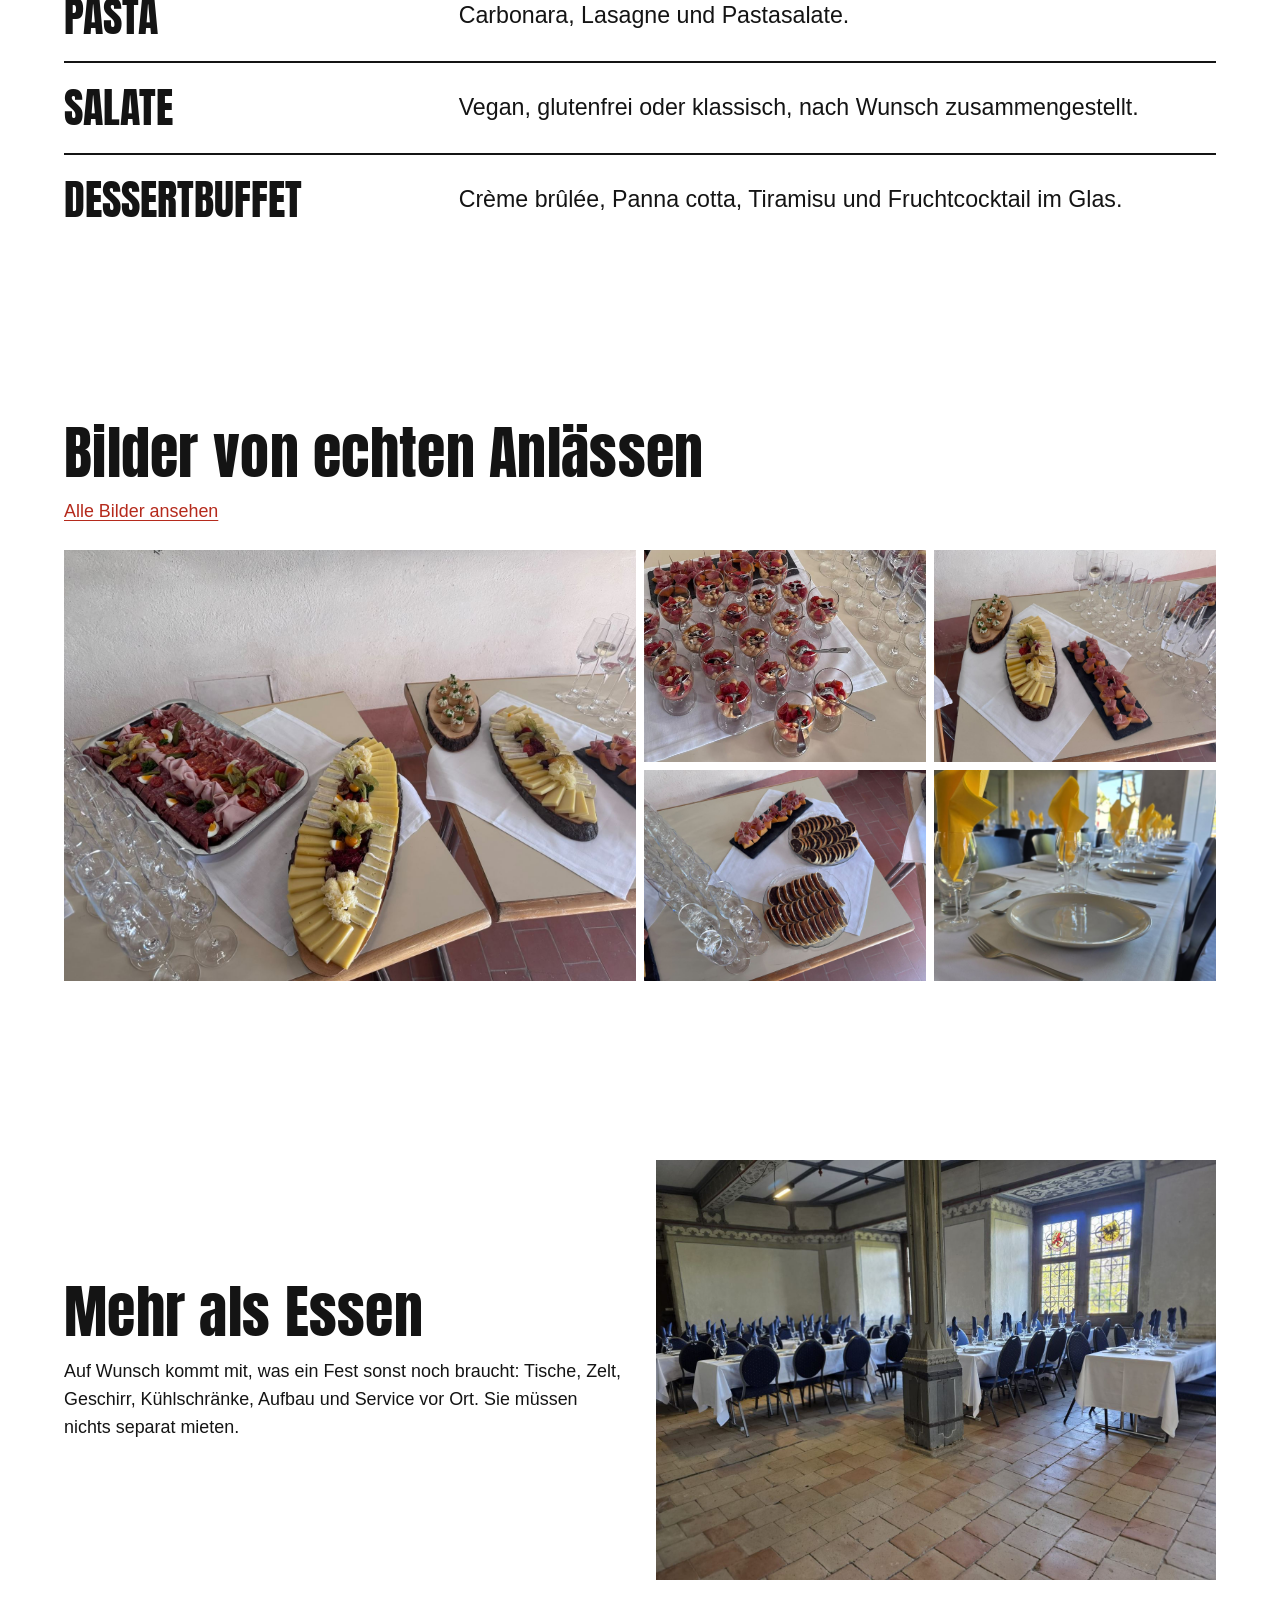
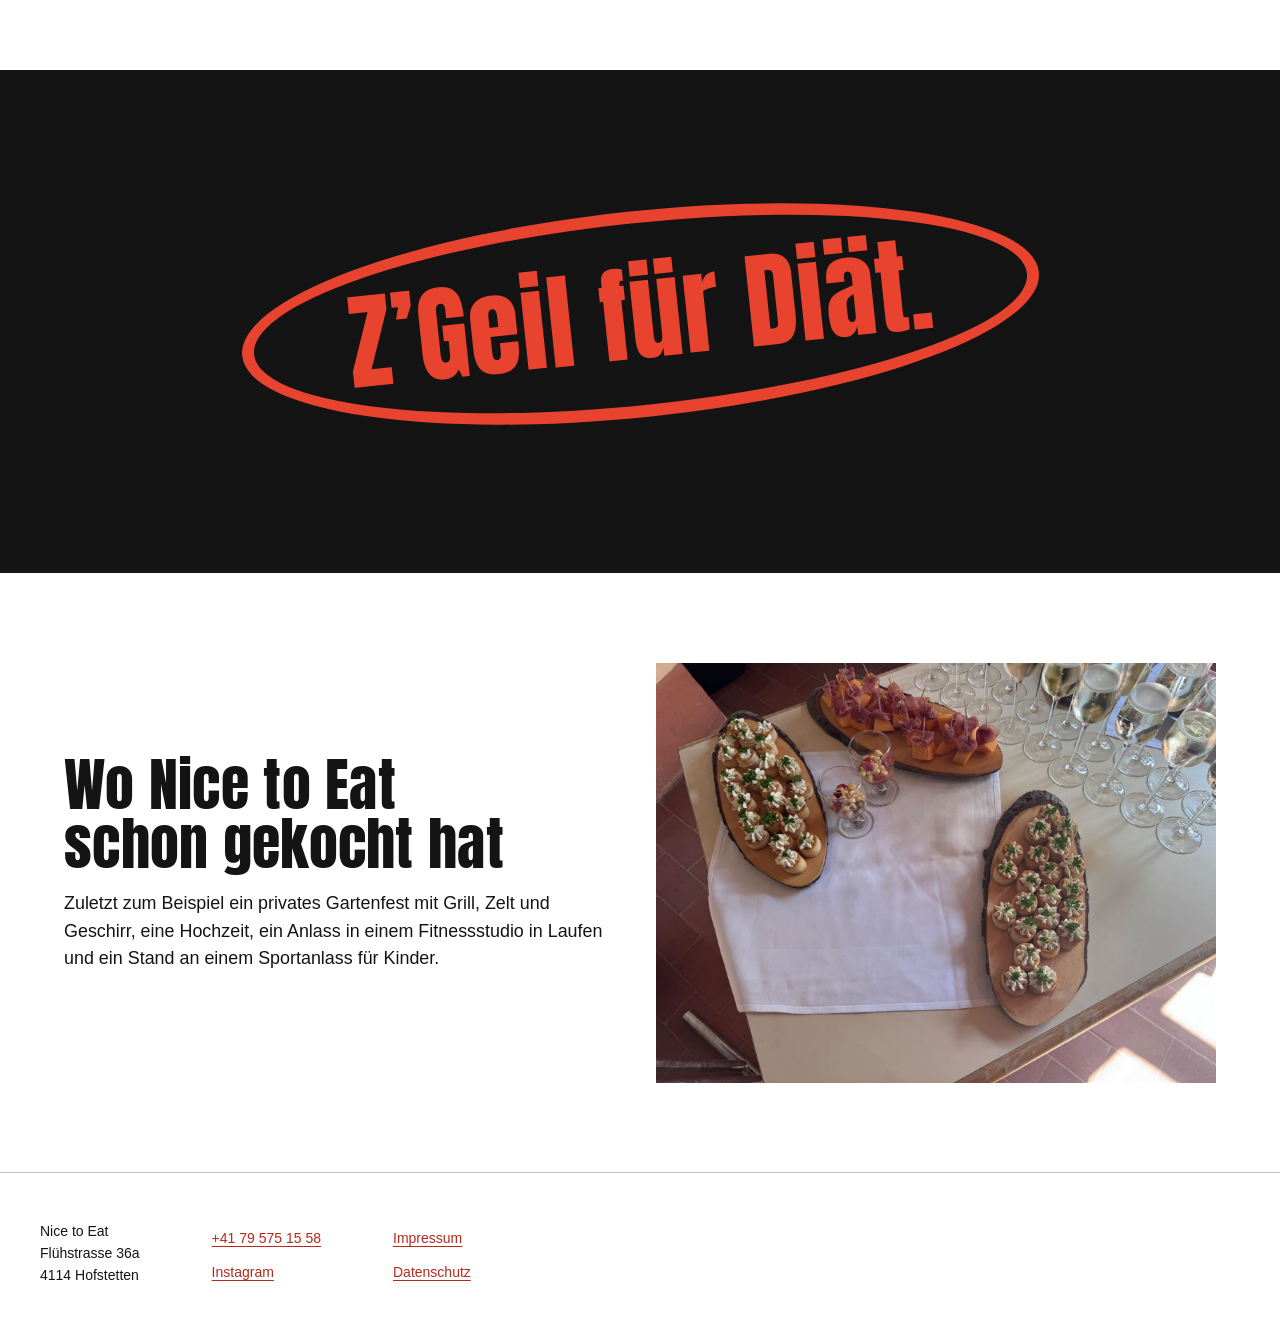
==== commit de5e0f38: "feat: Prototyp-Hinweis und Seite 'Was noch fehlt' entfernt Version zum Zeigen an Kunden: kein gelbes" ====
--- a/index.html
+++ b/index.html
@@ -32,7 +32,6 @@
 </script>
 </head>
 <body>
-<p class="prototyp">PROTOTYP – vorläufige Texte und Bilder, nicht die fertige Website. <a href="was-fehlt.html">Was noch fehlt</a></p>
 <a class="skip" href="#inhalt">Zum Inhalt</a>
 <header class="kopf">
 <a class="marke" href="index.html"><img src="bilder/logo.png" alt="" width="300" height="300" loading="eager" decoding="async"><span>Nice to Eat</span></a>
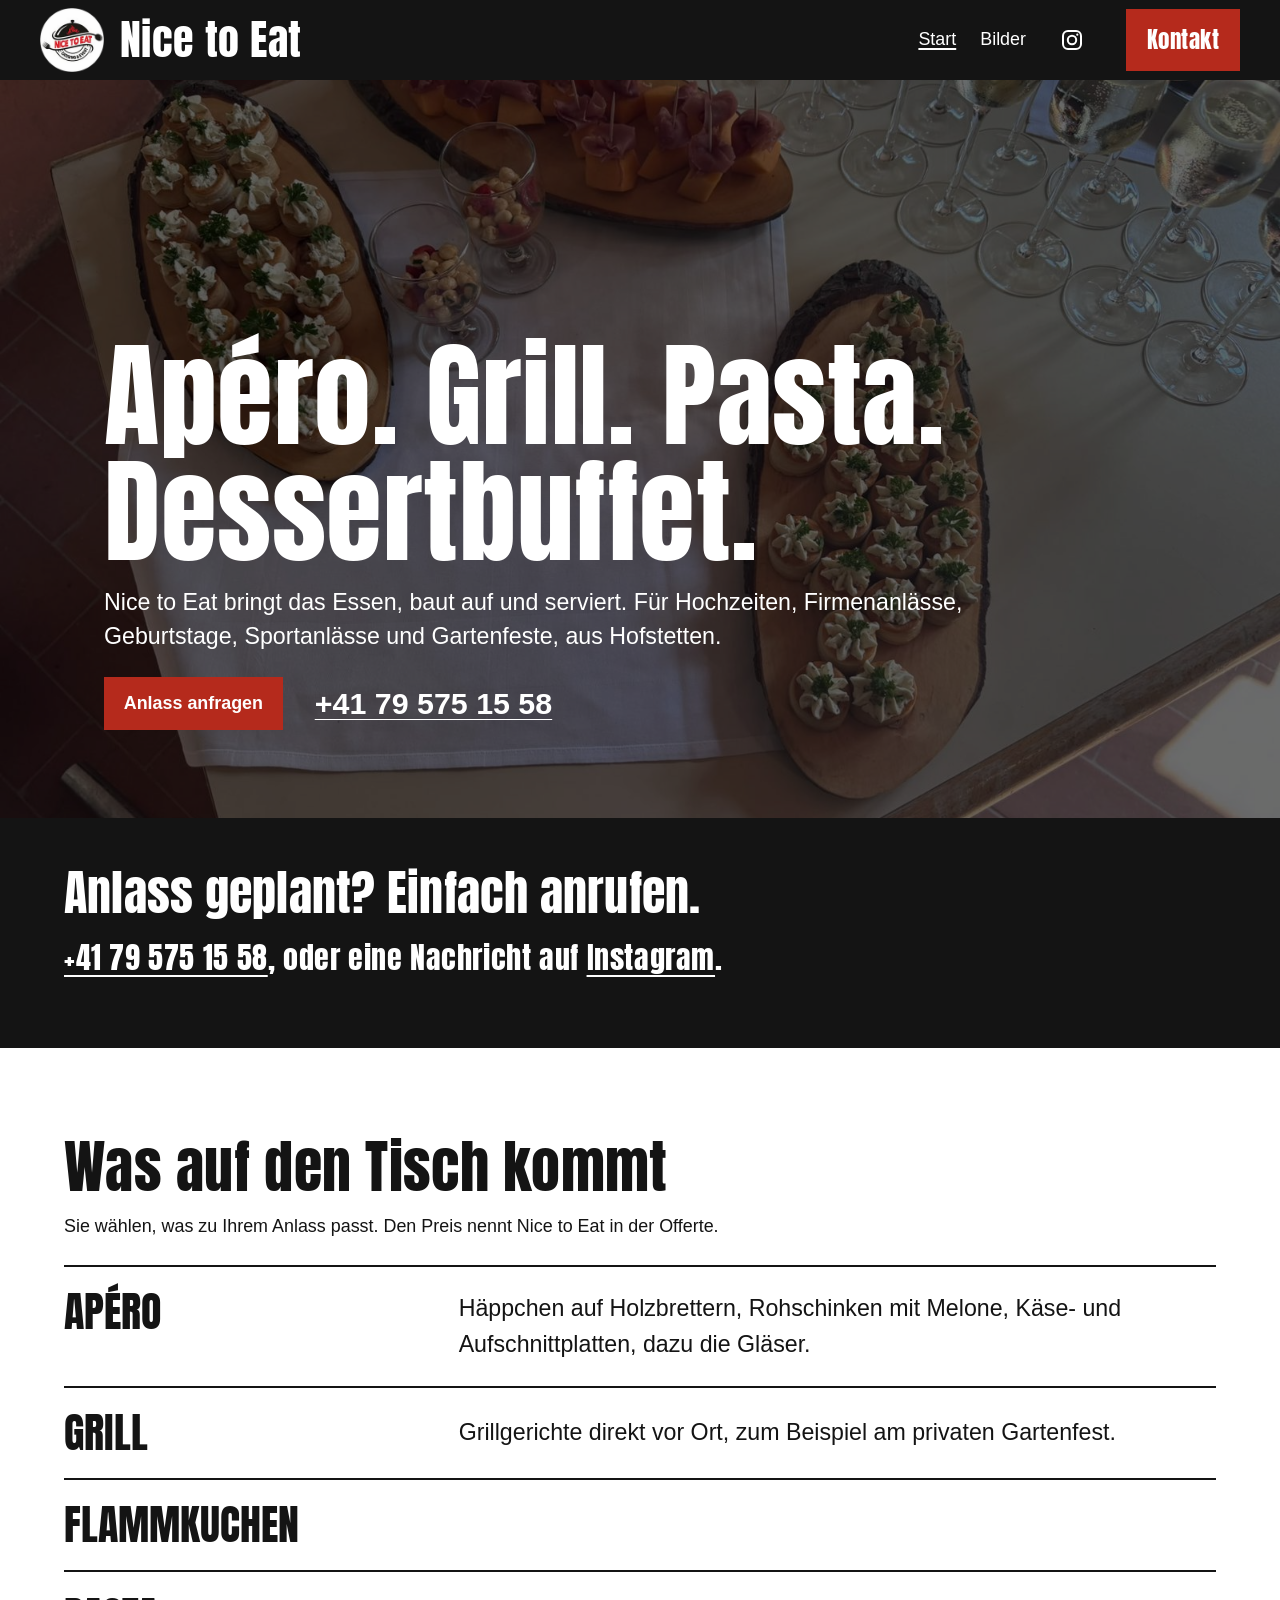
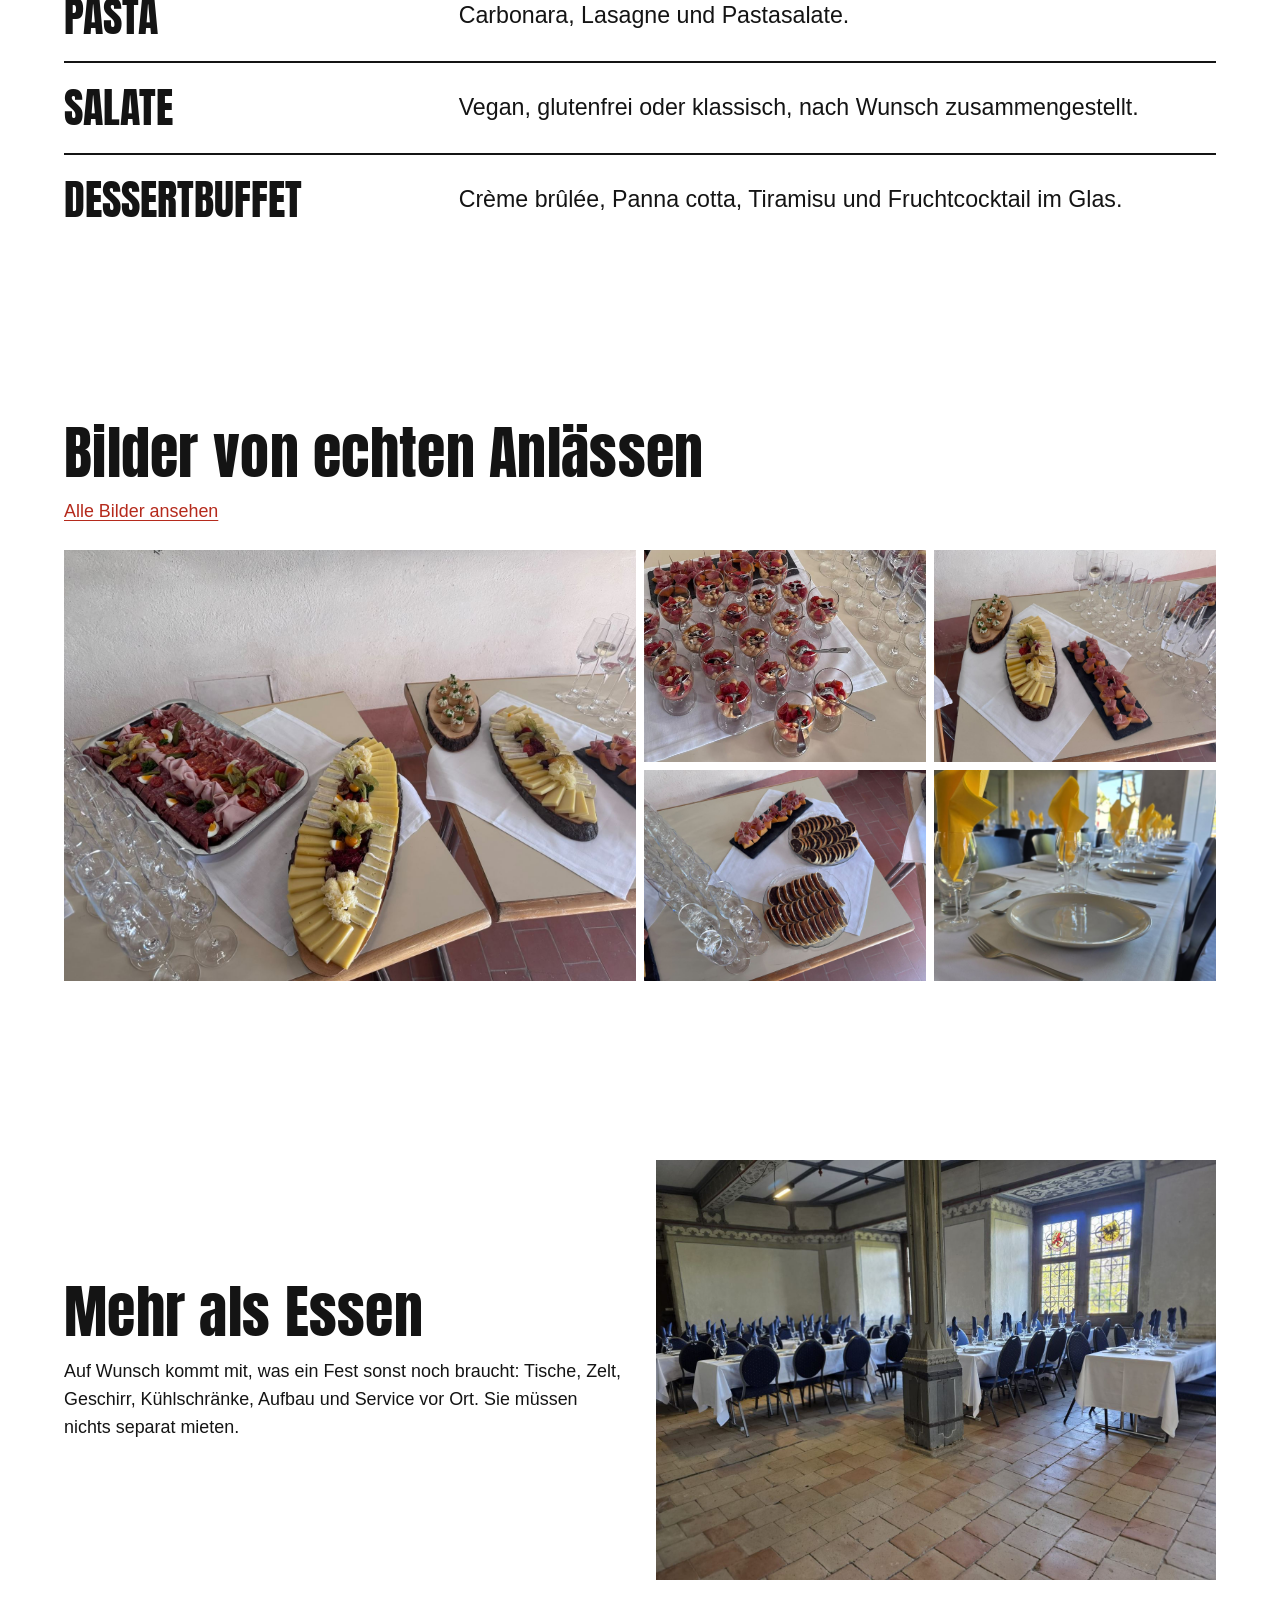
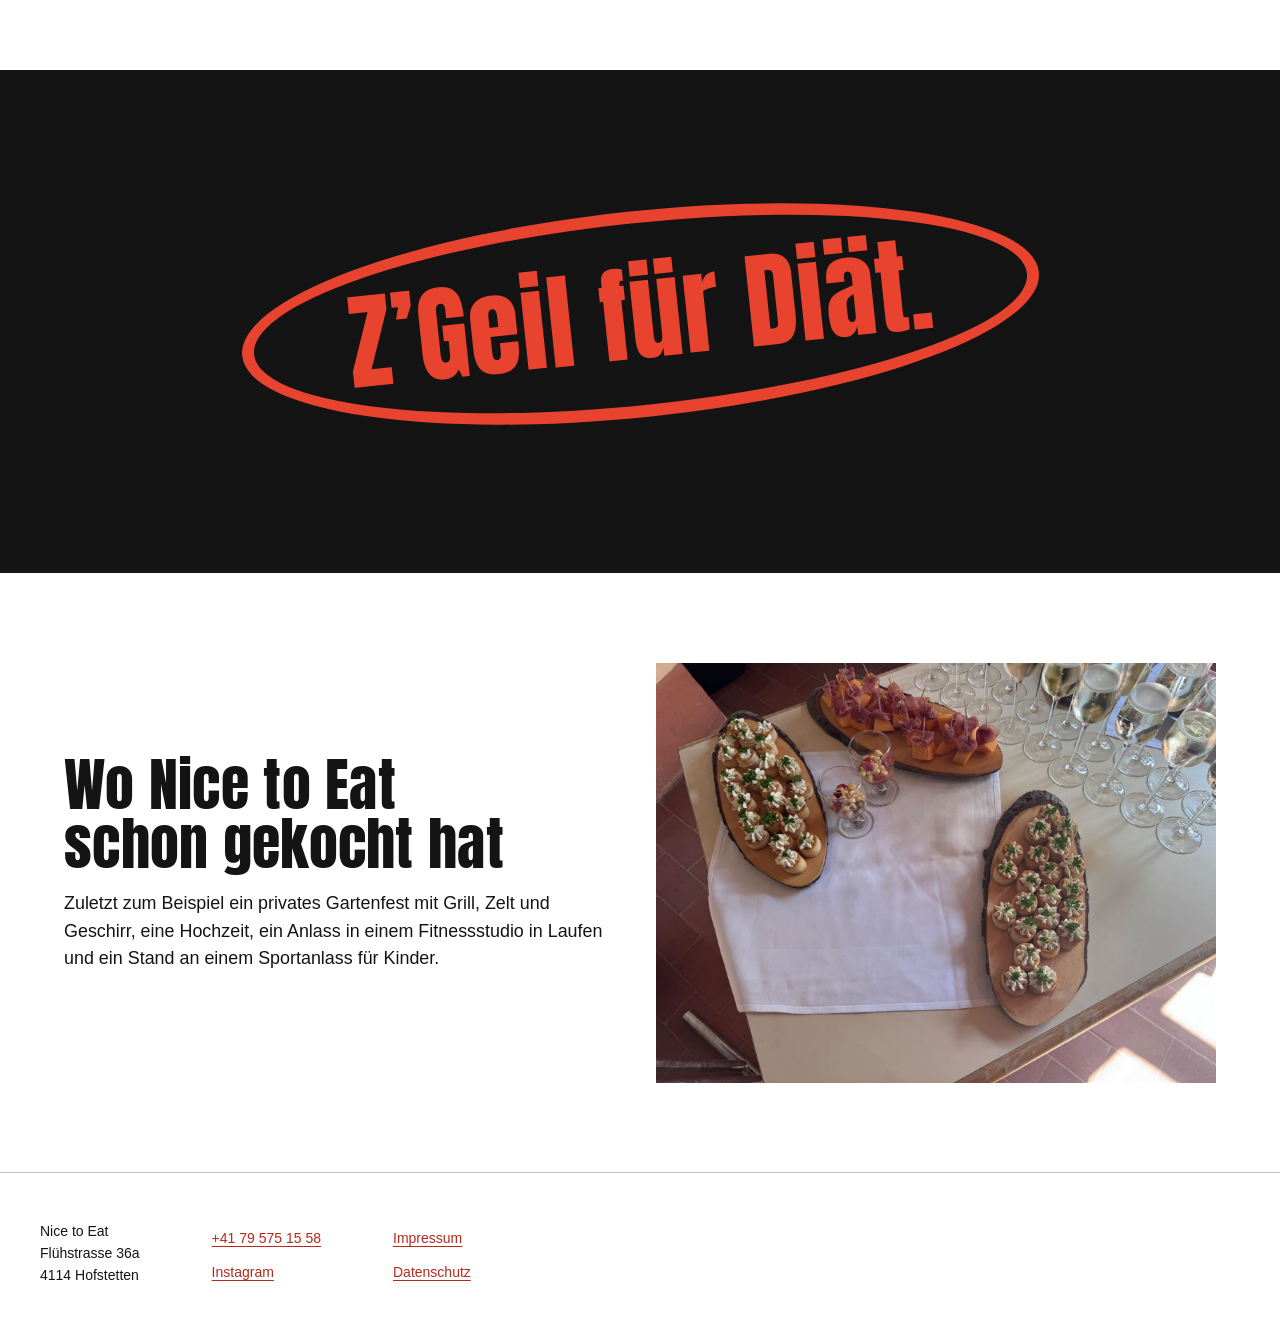
==== commit 0c293e9b: "feat(kopf): roter Knopf oben heisst Kontakt statt Telefonnummer Kontakt aus der Navigation genommen " ====
--- a/index.html
+++ b/index.html
@@ -35,8 +35,8 @@
 <a class="skip" href="#inhalt">Zum Inhalt</a>
 <header class="kopf">
 <a class="marke" href="index.html"><img src="bilder/logo.png" alt="" width="300" height="300" loading="eager" decoding="async"><span>Nice to Eat</span></a>
-<nav aria-label="Hauptnavigation"><ul><li><a href="index.html" aria-current="page">Start</a></li><li><a href="bilder.html">Bilder</a></li><li><a href="kontakt.html">Kontakt</a></li><li><a class="social" href="https://www.instagram.com/nice_to_eat_catering/" rel="noopener" target="_blank" aria-label="Instagram (öffnet neues Fenster)"><svg viewBox="0 0 24 24" width="24" height="24" aria-hidden="true" focusable="false" fill="none" stroke="currentColor" stroke-width="2"><rect x="3" y="3" width="18" height="18" rx="5"/><circle cx="12" cy="12" r="4.2"/><circle cx="17.3" cy="6.7" r="1.1" fill="currentColor" stroke="none"/></svg></a></li></ul></nav>
-<a class="tel" href="tel:+41795751558">+41 79 575 15 58</a>
+<nav aria-label="Hauptnavigation"><ul><li><a href="index.html" aria-current="page">Start</a></li><li><a href="bilder.html">Bilder</a></li><li><a class="social" href="https://www.instagram.com/nice_to_eat_catering/" rel="noopener" target="_blank" aria-label="Instagram (öffnet neues Fenster)"><svg viewBox="0 0 24 24" width="24" height="24" aria-hidden="true" focusable="false" fill="none" stroke="currentColor" stroke-width="2"><rect x="3" y="3" width="18" height="18" rx="5"/><circle cx="12" cy="12" r="4.2"/><circle cx="17.3" cy="6.7" r="1.1" fill="currentColor" stroke="none"/></svg></a></li></ul></nav>
+<a class="tel" href="kontakt.html">Kontakt</a>
 </header>
 <main id="inhalt">
 <section class="s s--hero s--vollbild" aria-labelledby="ap-ro-grill-pasta-dessertbuffet">
